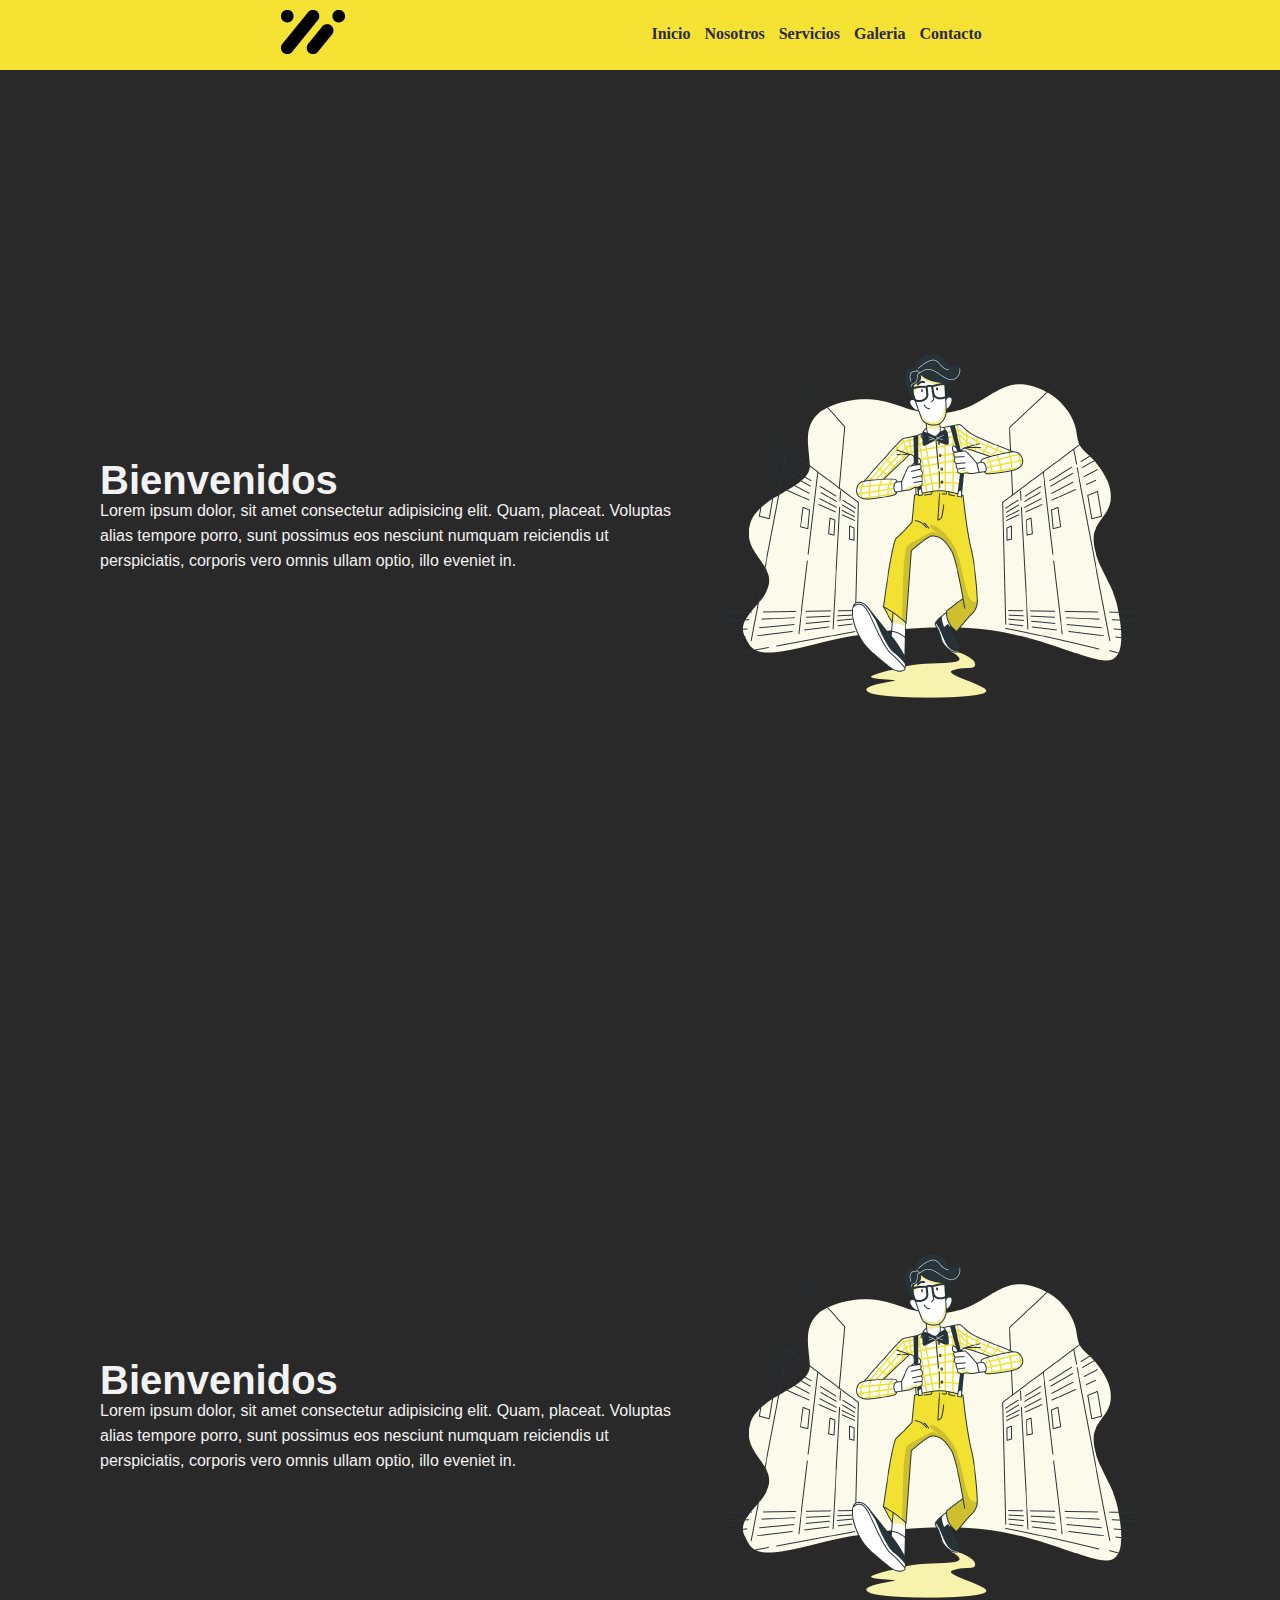
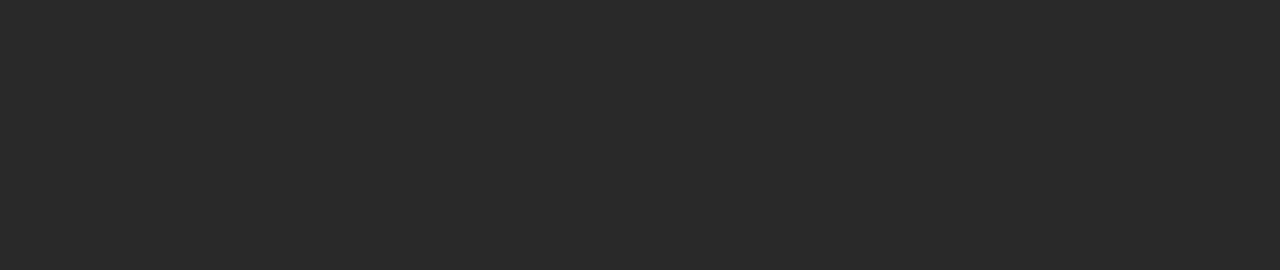
==== practica/index.html @ 53cd4853 "agregar carpeta practica" ====
<!DOCTYPE html>
<html lang="en">
<head>
    <meta charset="UTF-8">
    <meta name="viewport" content="width=device-width, initial-scale=1.0">
    <link rel="stylesheet" href="styles.css">
    <link rel="icon" href="img/logo-blanco.png">
    <title>CURSO CSS</title>
</head>
<body>
    <header id="header">
        <div class="contenedor-nav">
            <img src="img/logo.png" alt="logo" class="logo">
            <div class="enlaces">
            <a href="#inicio" class="links">Inicio</a>
            <a href="#nosotros" class="links">Nosotros</a>
            <a href="#" class="links">Servicios</a>
            <a href="#" class="links">Galeria</a>
            <a href="#" class="links">Contacto</a>
            </div>
        </div>
    </header>
    <div id="sections">

        <section id="inicio">
            <div class="contenedor">
                <div class="parrafo">
                    <h1 class="titulo">Bienvenidos</h1>
                    <p class="textos">Lorem ipsum dolor, sit amet consectetur adipisicing elit. Quam, placeat. Voluptas alias tempore porro, sunt possimus eos nesciunt numquam reiciendis ut perspiciatis, corporis vero omnis ullam optio, illo eveniet in.</p>
                </div>
                <img src="img/nerd.png" alt="Inicio" class="img">
            </div>
        </section>

        <section id="nosotros">
            <div class="contenedor">
                <div class="parrafo">
                    <h1 class="titulo">Bienvenidos</h1>
                    <p class="textos">Lorem ipsum dolor, sit amet consectetur adipisicing elit. Quam, placeat. Voluptas alias tempore porro, sunt possimus eos nesciunt numquam reiciendis ut perspiciatis, corporis vero omnis ullam optio, illo eveniet in.</p>
                </div>
                <img src="img/nerd.png" alt="Inicio" class="img">
            </div>
        </section>
    </div>
</body>
</html>
---- practica/styles.css ----
@import url('https://fonts.googleapis.com/css2?family=Nunito:ital,wght@0,200..1000;1,200..1000&display=swap');

*{
    margin: 0;
    padding: 0;
    box-sizing: border-box;

}
:root{
    --main-color: #f6e232;
    --second-color: #2a2929;
    --white-color:#f2f2f2;
    --font-size: 18px;
    --max-width: 1400px;
    --nav-height: 70px;
}

html{
    scroll-behavior: smooth;
}

.textos,    
.titulo{
    color: var(--white-color);
    font-family: sans-serif;
    line-height: 25px;
}
.titulo{
    font-size: 2.5rem;
    margin-bottom: 5px;
}
.textos{
    font-size: 1rem;
}

body{
    background: var(--second-color);
}
#header{
width: 100%;
background: var(--main-color);
height: 70px;
position: sticky;
top: 0;
}
.contenedor-nav{
    display: flex;
    justify-content: space-evenly;
    align-items: center;
}
.enlaces{
    padding: 20px;
    
}
.links{
    display: inline-block;
    margin: 0 5px;
    text-decoration: none;
    color: var(--second-color);
    font-weight: bold;
    margin-top: 5px;
}
.contenedor{
    display: flex;
    align-items: center;
   justify-content: space-evenly;
   margin: 0 100px; 
   height: 100vh;
   align-items: center;
}
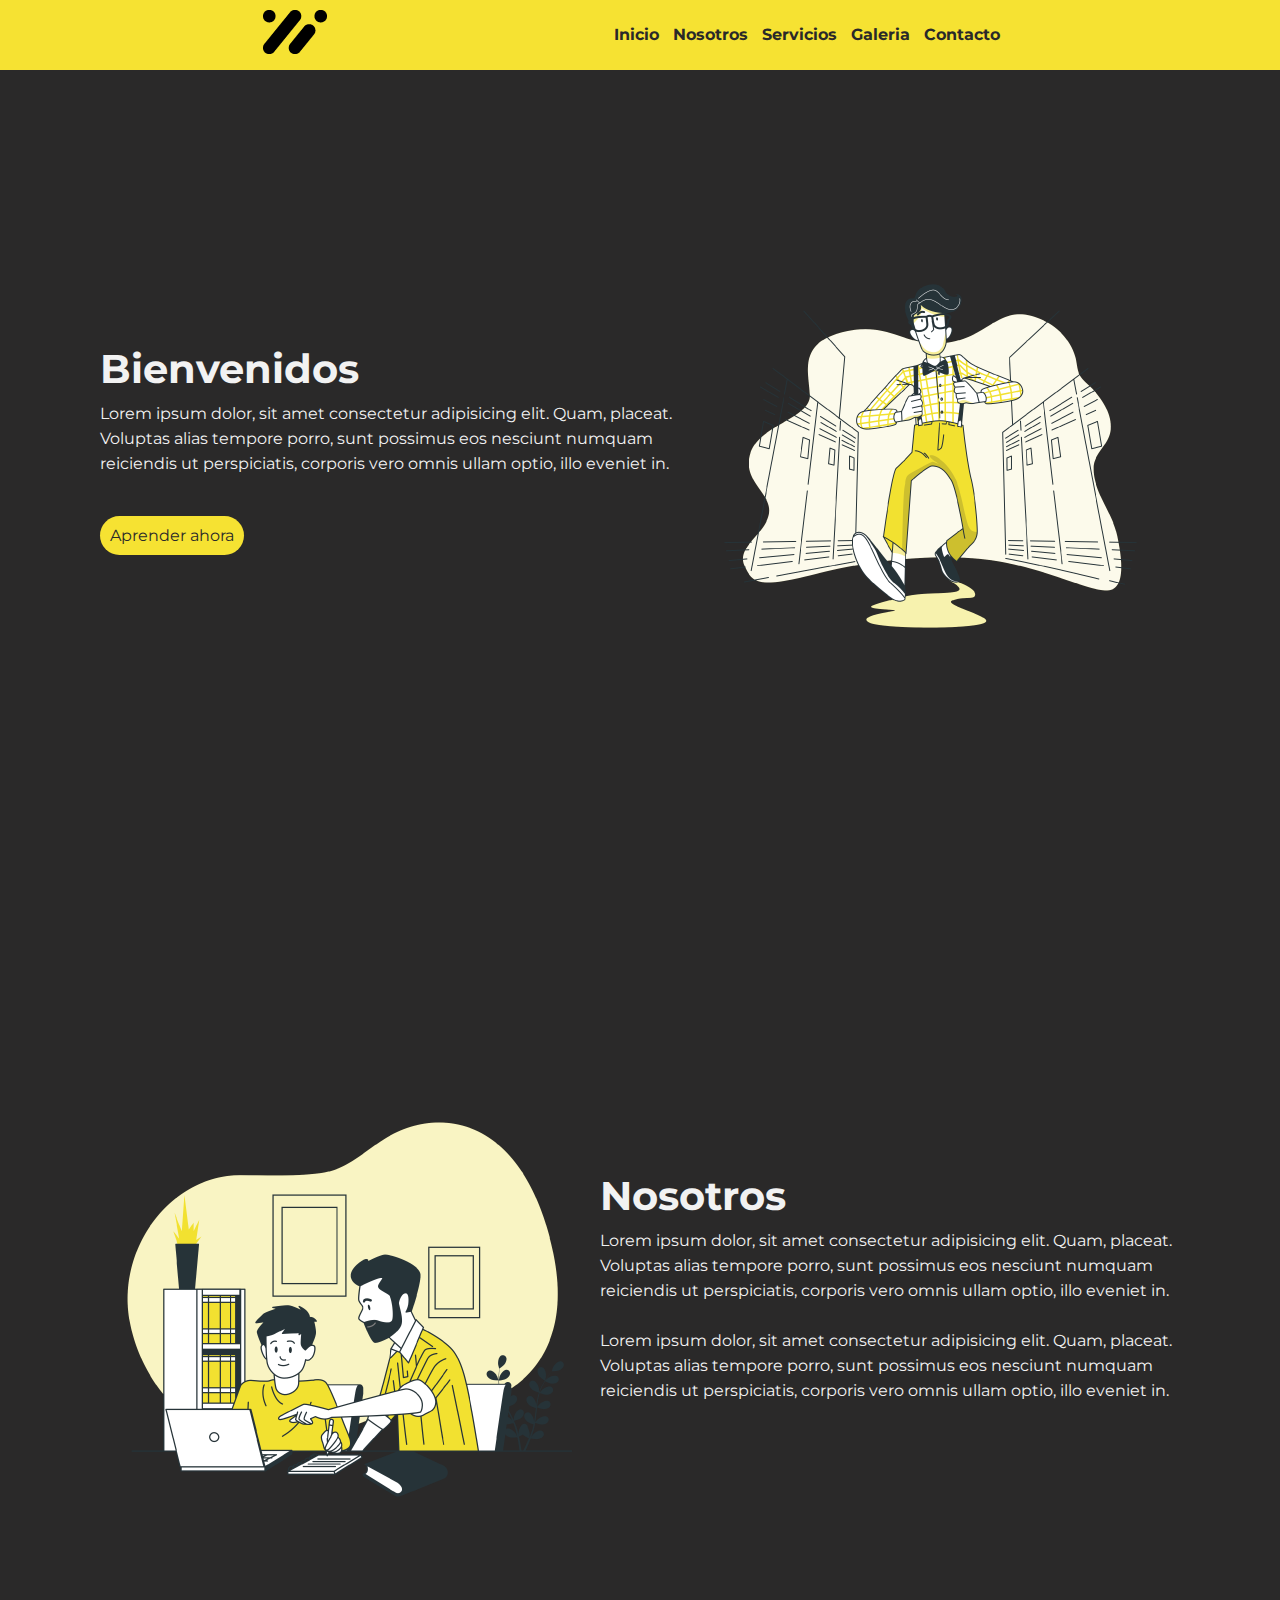
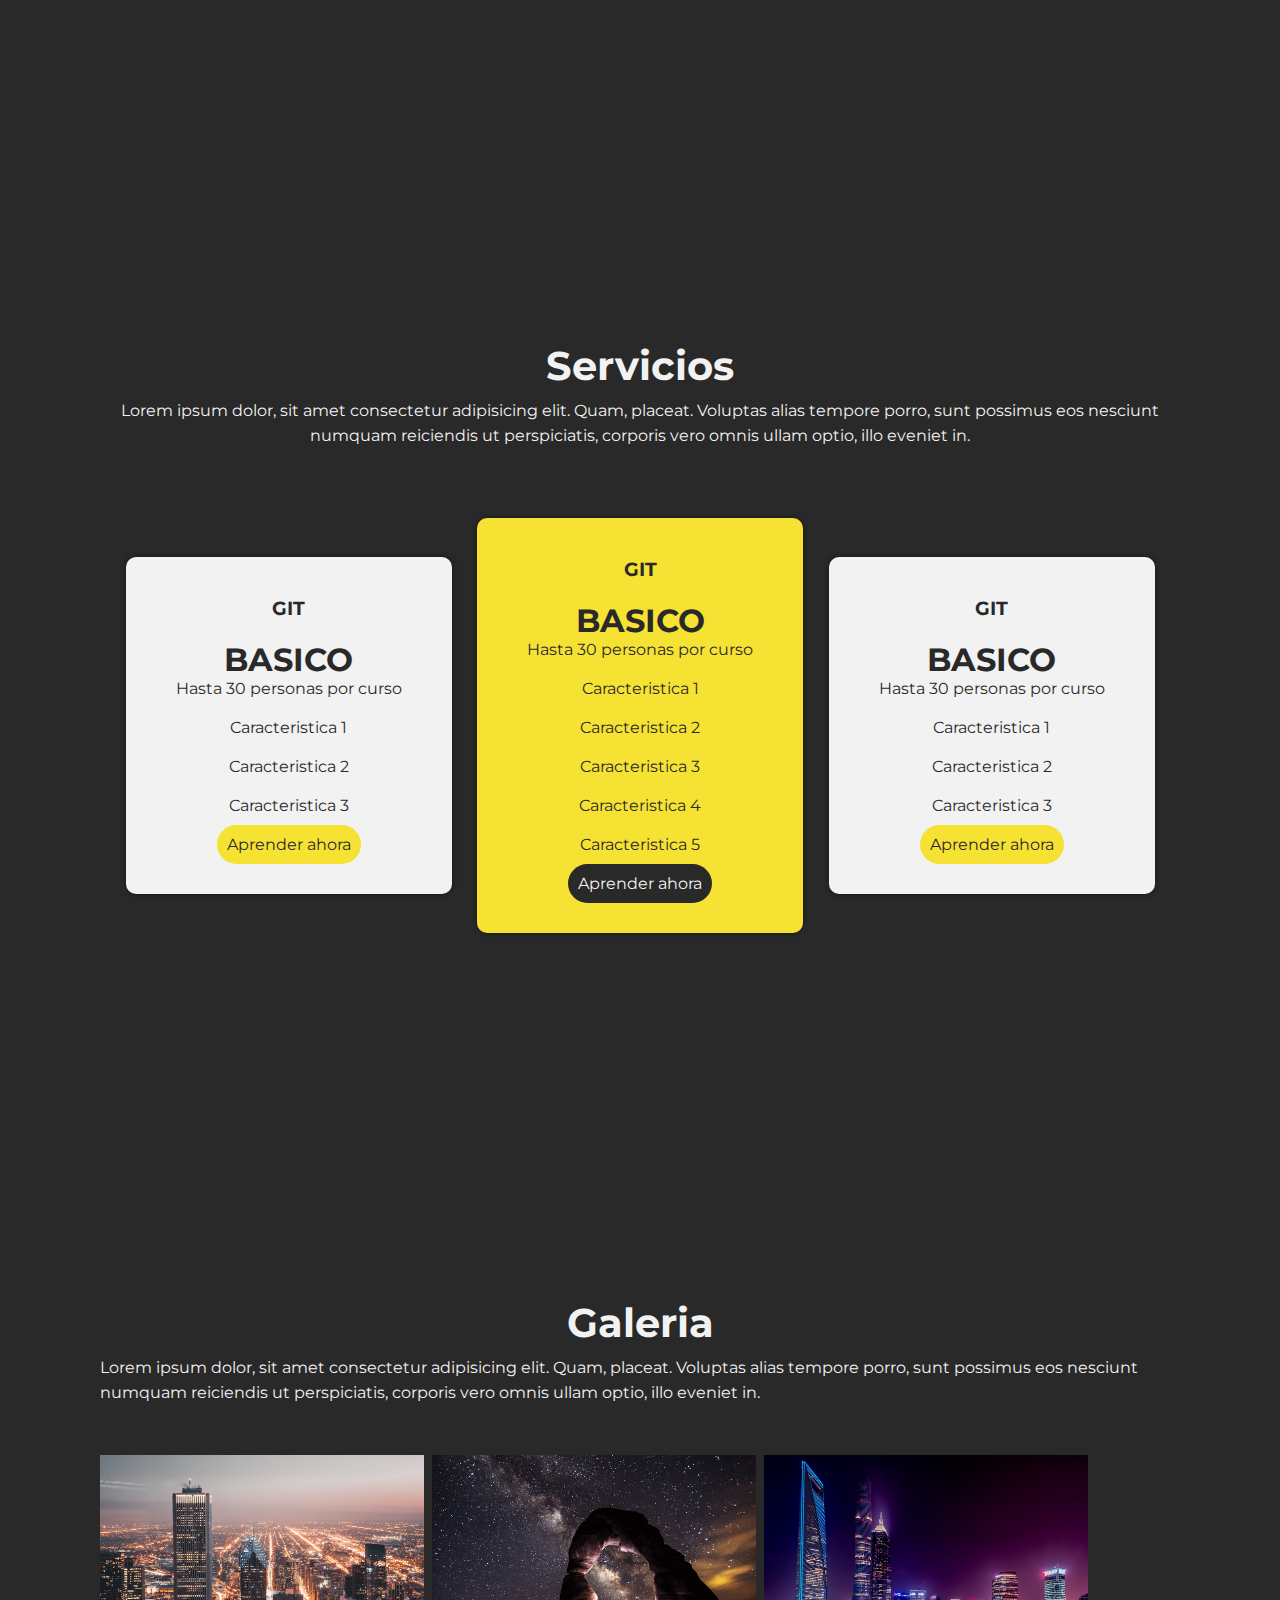
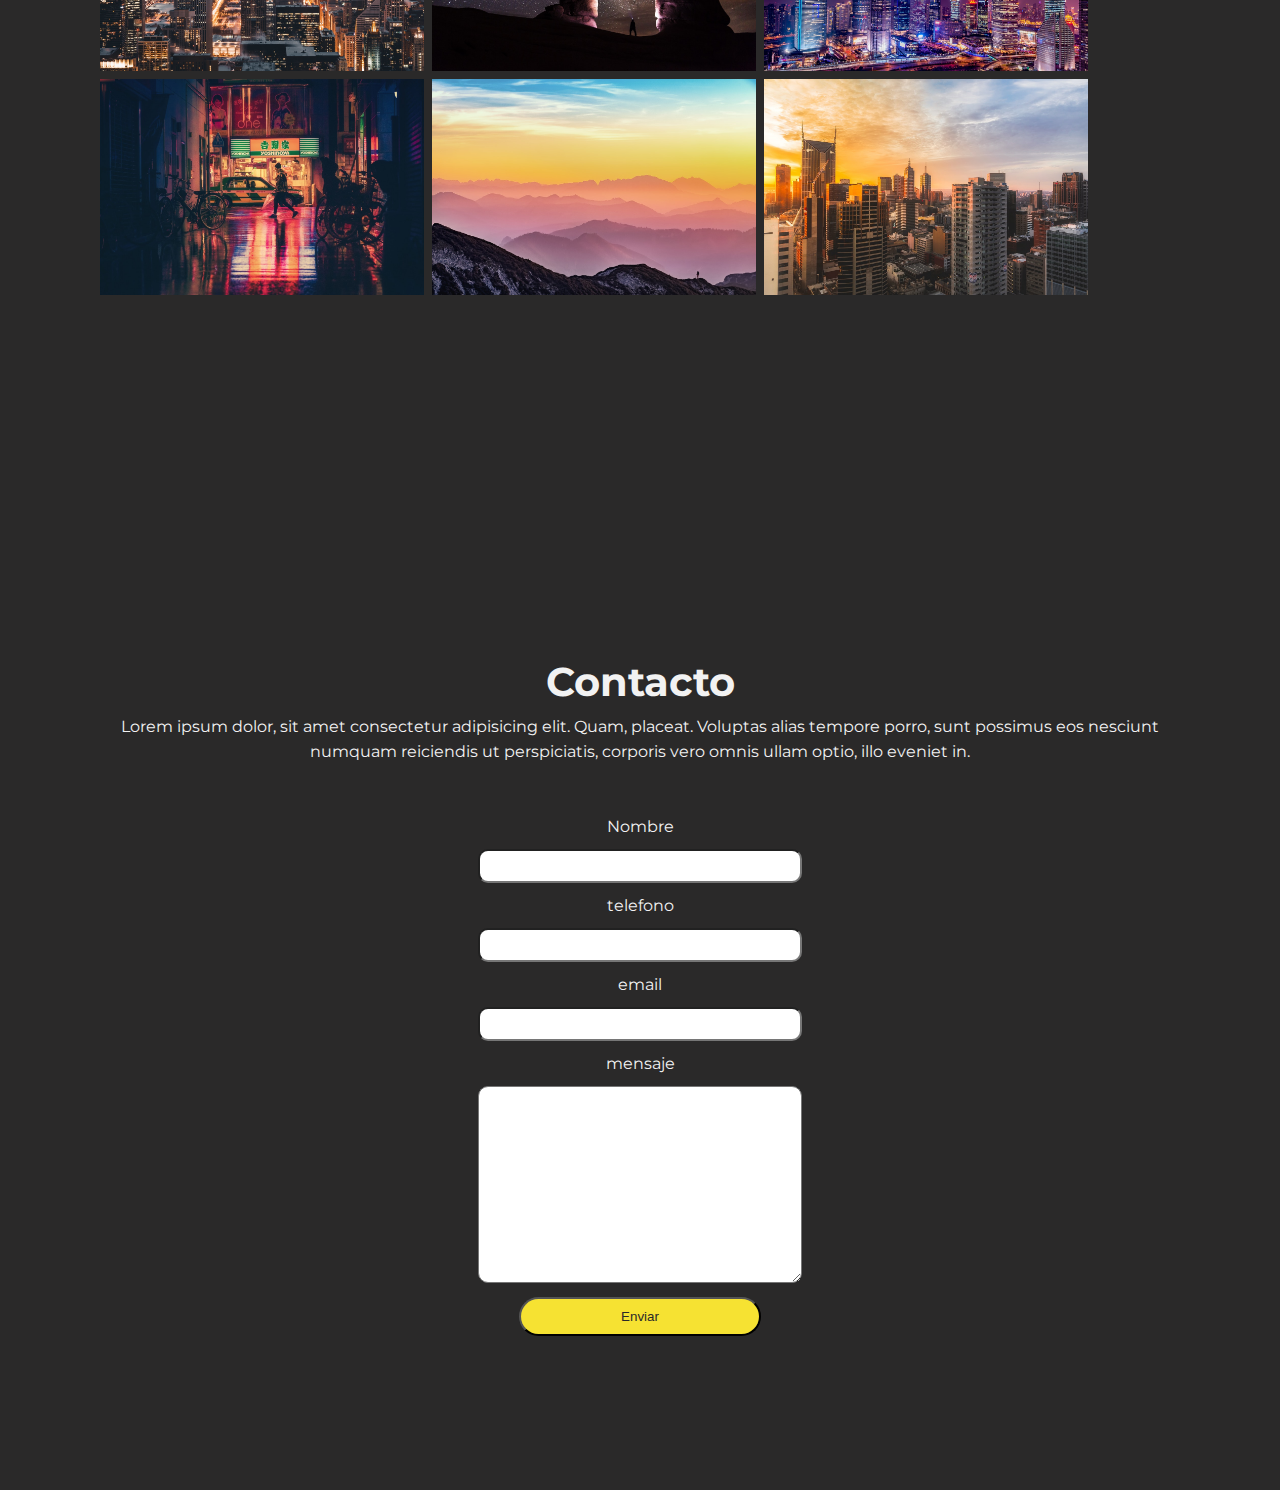
==== commit f6dea521: "agg practica" ====
--- a/practica/index.html
+++ b/practica/index.html
@@ -9,36 +9,130 @@
 </head>
 <body>
     <header id="header">
-        <div class="contenedor-nav">
+        <div class="contenedor-nav ">
             <img src="img/logo.png" alt="logo" class="logo">
             <div class="enlaces">
             <a href="#inicio" class="links">Inicio</a>
             <a href="#nosotros" class="links">Nosotros</a>
-            <a href="#" class="links">Servicios</a>
-            <a href="#" class="links">Galeria</a>
-            <a href="#" class="links">Contacto</a>
+            <a href="#servicios" class="links">Servicios</a>
+            <a href="#galeria" class="links">Galeria</a>
+            <a href="#contacto" class="links">Contacto</a>
             </div>
         </div>
     </header>
     <div id="sections">
 
         <section id="inicio">
-            <div class="contenedor">
+            <div class="contenedor cont-inicio">
                 <div class="parrafo">
                     <h1 class="titulo">Bienvenidos</h1>
                     <p class="textos">Lorem ipsum dolor, sit amet consectetur adipisicing elit. Quam, placeat. Voluptas alias tempore porro, sunt possimus eos nesciunt numquam reiciendis ut perspiciatis, corporis vero omnis ullam optio, illo eveniet in.</p>
+                    <a class="button" href="#">Aprender ahora</a>
                 </div>
                 <img src="img/nerd.png" alt="Inicio" class="img">
             </div>
         </section>
 
         <section id="nosotros">
-            <div class="contenedor">
+            <div class="contenedor vh-100 cont-nosotros" >
+                <img class="texto" src="img/about.png" alt="about">
                 <div class="parrafo">
-                    <h1 class="titulo">Bienvenidos</h1>
+                    <h1 class="titulo">Nosotros</h1>
+                    <p class="textos">Lorem ipsum dolor, sit amet consectetur adipisicing elit. Quam, placeat. Voluptas alias tempore porro, sunt possimus eos nesciunt numquam reiciendis ut perspiciatis, corporis vero omnis ullam optio, illo eveniet in.
+                        <br><br>
+                        Lorem ipsum dolor, sit amet consectetur adipisicing elit. Quam, placeat. Voluptas alias tempore porro, sunt possimus eos nesciunt numquam reiciendis ut perspiciatis, corporis vero omnis ullam optio, illo eveniet in.
+                    </p>
+                </div>
+            </div>
+        </section>
+
+        <section id="servicios">
+            <div class="contenedor vh-100 cont-servicios">
+                <div class="parrafo">
+                    <h2 class="titulo">Servicios</h2>
+                    <p class="textos">Lorem ipsum dolor, sit amet consectetur adipisicing elit. Quam, placeat. Voluptas alias tempore porro, sunt possimus eos nesciunt numquam reiciendis ut perspiciatis, corporis vero omnis ullam optio, illo eveniet in.</p>
+                    <div class="cards">
+                        <div class="card__item">
+                            <h3 class="card__plan">GIT</h3>
+                            <h3 class="card__precio">BASICO</h3>
+                            <P class="card__caracteristica" >Hasta 30 personas por curso</P>
+                            <P class="card__caracteristica">Caracteristica 1</P>
+                            <P class="card__caracteristica">Caracteristica 2</P>
+                            <P class="card__caracteristica">Caracteristica 3</P>
+                            <a class="button espacio" href="#">Aprender ahora</a>
+                        </div>
+                        <div class="card__item card__item--activo">
+                            <h3 class="card__plan">GIT</h3>
+                        <h3 class="card__precio">BASICO</h3>
+                        <P class="card__caracteristica" >Hasta 30 personas por curso</P>
+                        <P class="card__caracteristica">Caracteristica 1</P>
+                        <P class="card__caracteristica">Caracteristica 2</P>
+                        <P class="card__caracteristica">Caracteristica 3</P>
+                        <P class="card__caracteristica">Caracteristica 4</P>
+                        <P class="card__caracteristica">Caracteristica 5</P>
+                        <a class="button button--negro" href="#">Aprender ahora</a>
+                        <P></P>
+                    </div>
+
+                    <div class="card__item ">
+                        <h3 class="card__plan">GIT</h3>
+                        <h3 class="card__precio">BASICO</h3>
+                        <P class="card__caracteristica" >Hasta 30 personas por curso</P>
+                        <P class="card__caracteristica">Caracteristica 1</P>
+                        <P class="card__caracteristica">Caracteristica 2</P>
+                        <P class="card__caracteristica">Caracteristica 3</P>
+                        <a class="button" href="#">Aprender ahora</a>
+                        <P></P>
+                    </div>
+                </div>
+            </div>
+        </section>
+        
+        <section id="galeria">
+            <div class="contenedor vh-100 cont-galeria">
+                <div class="parrafo">
+                    <h1 class="titulo center">Galeria</h1>
                     <p class="textos">Lorem ipsum dolor, sit amet consectetur adipisicing elit. Quam, placeat. Voluptas alias tempore porro, sunt possimus eos nesciunt numquam reiciendis ut perspiciatis, corporis vero omnis ullam optio, illo eveniet in.</p>
                 </div>
-                <img src="img/nerd.png" alt="Inicio" class="img">
+
+                <div class="galeria">
+                    <img src="img/uno.jpg" class="img" alt="img1">
+                    <img src="img/dos.jpg" class="img" alt="img2">
+                    <img src="img/tres.jpg" class="img" alt="img3">
+                    <img src="img/cuatro.jpg" class="img" alt="img4">
+                    <img src="img/cinco.jpg" class="img" alt="img5">
+                    <img src="img/seis.jpg" class="img" alt="img6">
+
+                </div>
+            </div>
+        </section>
+
+        <section id="contacto">
+            <div class="contenedor vh-100 cont-contacto">
+                <div class="parrafo">
+                    <h1 class="titulo center">Contacto</h1>
+                    <p class="textos">Lorem ipsum dolor, sit amet consectetur adipisicing elit. Quam, placeat. Voluptas alias tempore porro, sunt possimus eos nesciunt numquam reiciendis ut perspiciatis, corporis vero omnis ullam optio, illo eveniet in.</p>
+                </div>
+                <form class="form">
+                    <div class="form-group">
+                        <label for="Nombre" class="textos" >Nombre</label>
+                        <input class="input" id="Nombre" type="text">
+                    </div> 
+                    <div class="form-group">
+                        <label for="telefono" class="textos">telefono</label>
+                        <input class="input" type="text" id="telefono">
+                    </div>
+                    <div class="form-group">
+                        <label for="email" class="textos">email</label>
+                        <input class="input" type="email" id="email">
+                    </div>
+                    <div class="form-group">
+                        <label for="mensaje" class="textos">mensaje</label>
+                        <textarea class="input" name="mensaje" id="mensaje" cols="12" rows="12"></textarea>
+                    </div>
+                    <button type="button" class="button button-form">Enviar</button>
+                </form>
+    
             </div>
         </section>
     </div>
--- a/practica/styles.css
+++ b/practica/styles.css
@@ -1,4 +1,4 @@
-@import url('https://fonts.googleapis.com/css2?family=Nunito:ital,wght@0,200..1000;1,200..1000&display=swap');
+@import url('https://fonts.googleapis.com/css2?family=Cinzel+Decorative:wght@400;700;900&family=Fredericka+the+Great&family=Montserrat:ital,wght@0,100..900;1,100..900&family=Nunito:ital,wght@0,200..1000;1,200..1000&display=swap');
 
 *{
     margin: 0;
@@ -19,27 +19,51 @@
     scroll-behavior: smooth;
 }
 
+body{
+    background: var(--second-color);
+    font-family: "Montserrat", sans-serif;
+    font-optical-sizing: auto;
+}
 .textos,    
 .titulo{
     color: var(--white-color);
-    font-family: sans-serif;
     line-height: 25px;
+}
+.center{
+    text-align: center;
 }
 .titulo{
     font-size: 2.5rem;
-    margin-bottom: 5px;
+    margin-bottom: 20px;
 }
 .textos{
     font-size: 1rem;
-}
-
-body{
-    background: var(--second-color);
+    margin-bottom:50px ;
+}
+.button{
+    
+    text-decoration: none;
+    color: var(--second-color);
+    background-color: var(--main-color);
+    border-radius: 30px;
+    padding: 10px;
+    transition: all 500ms;
+}
+
+.button--negro{
+    background-color: var(--second-color);
+    color: var(--white-color);
+}
+
+.button:hover{
+    padding: 17px;
+    font-weight: bolder;
+
 }
 #header{
 width: 100%;
 background: var(--main-color);
-height: 70px;
+height: var(--nav-height);
 position: sticky;
 top: 0;
 }
@@ -62,9 +86,115 @@
 }
 .contenedor{
     display: flex;
-    align-items: center;
+    align-items: center;    
    justify-content: space-evenly;
    margin: 0 100px; 
    height: 100vh;
    align-items: center;
-}
+   margin-top: -70px ;
+}
+
+.vh-100{
+    height:calc(100vh + 75px);
+}
+
+/**-----------------servicios----------------**/
+.cont-servicios{
+ padding-top: 20px;   
+}
+ #servicios .parrafo{
+    text-align: center;
+    padding-top: 20px;
+    
+}
+.cards{
+    padding-top: 20px;
+    display: flex;
+    align-items: center;
+    justify-content: space-evenly;
+}
+.espacio{
+    position: static;
+}
+
+.card__item{
+max-width: 350px;
+background: var(--white-color);
+border-radius: 10px;
+text-align: center;
+color: var(--second-color);
+padding: 40px 50px;
+box-shadow: 0 0 5px rgba(0, 0, 0, 0.5);
+}
+.card__item--activo{
+    background-color: var(--main-color);
+} 
+
+.card__plan{
+    color: var(--second-color);
+    margin-bottom: 20px;
+}
+
+.card__precio{
+font-size: 2rem;
+color: var(--second-color);
+}
+
+.card__caracteristica{
+    padding-bottom: 20px;
+}
+
+
+/**------------------GALERIA----------------**/
+
+.cont-galeria{
+    display: block;
+    margin-top: 100px;
+    padding-top: 100px;
+
+}
+.galeria{
+    margin: 0 auto;
+    display: flex;
+    flex-wrap: wrap;
+    justify-content:stretch;
+    gap: 8px;
+}
+
+#galeria .img{
+    width: 30%;
+
+}
+
+/**---------------------CONTACTO-------------------**/
+
+.cont-contacto{
+    display: flex;
+    flex-direction: column;
+    justify-content: center;
+    text-align: center;
+}
+.form{
+    width: 30%;
+}
+
+.input{
+width: 100%;
+text-decoration: none;
+border-radius: 10px;
+padding-top: 15px;
+margin: 10px 0px;
+}
+
+.button-form{
+    padding: 10px 100px;
+}
+
+.button-form:hover{
+    padding: 10px 80px;
+
+}
+.input:focus{
+    border: none;
+}
+
